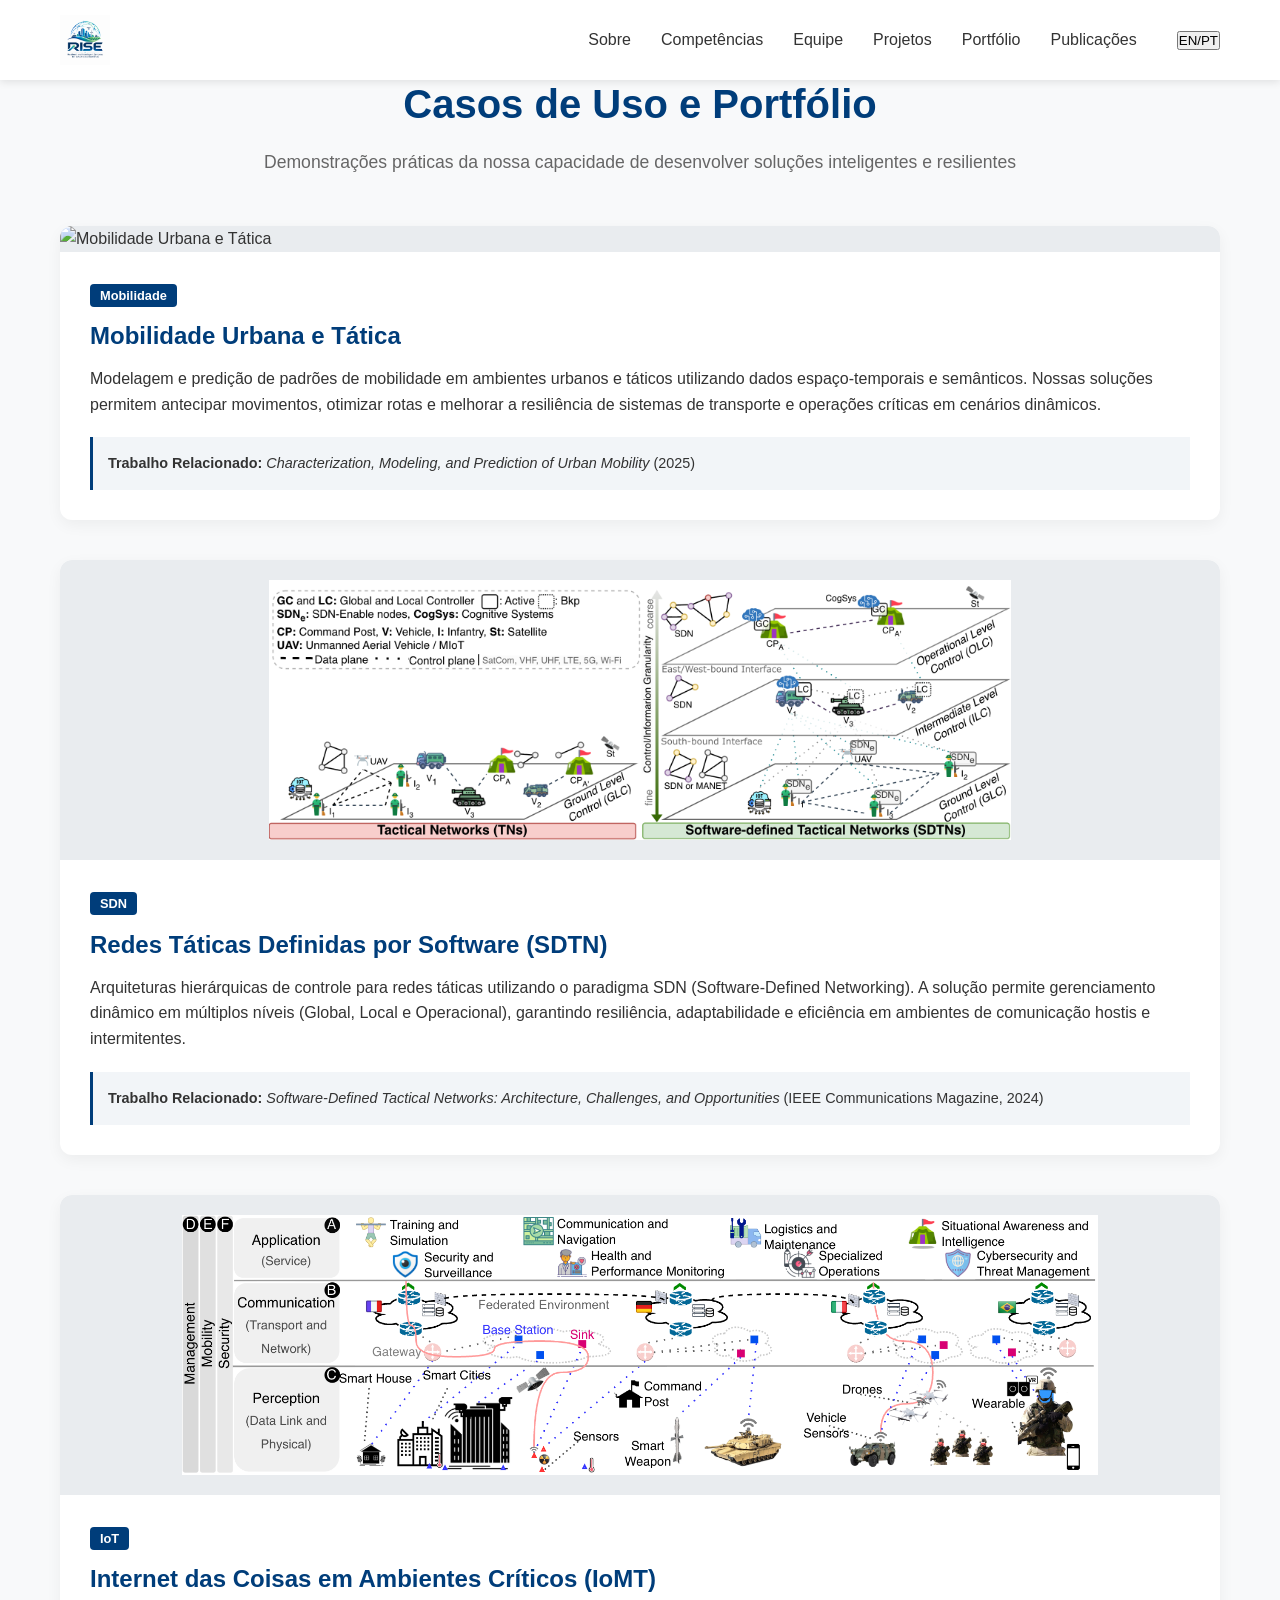
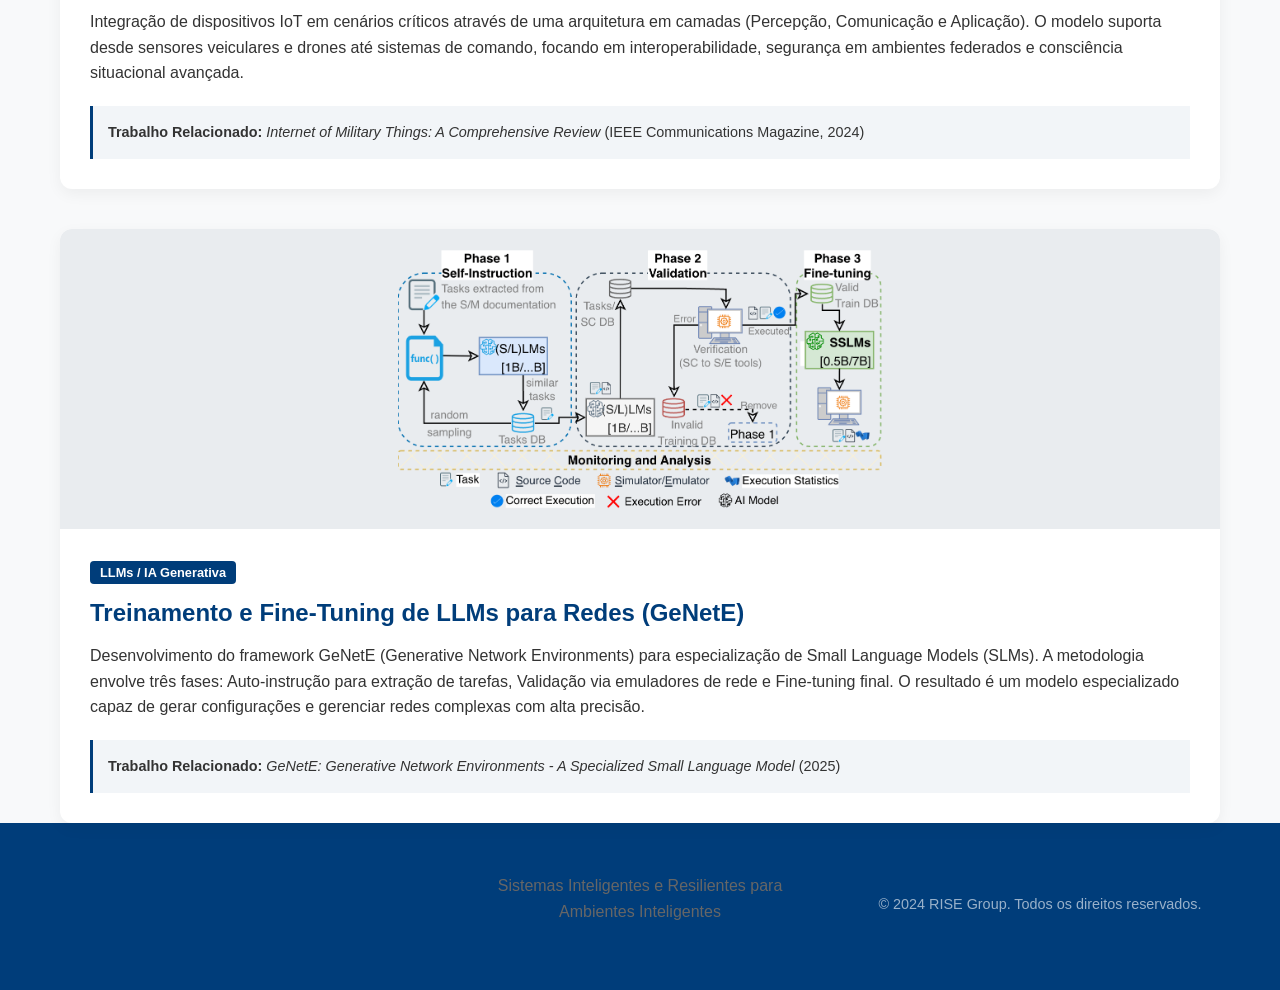
==== portfolio.html @ a44e8b83 "Auto stash before rebase of "main" onto "origin/main"" ====
<!DOCTYPE html>
<html lang="pt-BR">
<head>
    <meta charset="UTF-8">
    <meta name="viewport" content="width=device-width, initial-scale=1.0">
    <title>Portfólio - RISE Group</title>
    <link rel="stylesheet" href="assets/css/style.css">
    <link rel="stylesheet" href="https://cdnjs.cloudflare.com/ajax/libs/font-awesome/6.0.0/css/all.min.css">
    <style>
        .portfolio-page { padding: 120px 0 60px; background-color: #f8f9fa; min-height: 100vh; }
    </style>
</head>
<body>
    <!-- Navigation -->
    <nav class="navbar">
        <div class="nav-container">
            <div class="nav-logo">
                <img src="assets/images/logo-rise.png" alt="RISE Group Logo" class="logo-img" style="height: 50px; width: auto; margin-right: 10px;">
                <span class="logo-text">RISE Group</span>
            </div>
            <div class="nav-toggle" id="navToggle">
                <i class="fas fa-bars"></i>
            </div>
            <ul class="nav-menu" id="navMenu">
                <li><a href="index.html#about" class="nav-link" data-i18n="nav.about">Sobre</a></li>
                <li><a href="index.html#competencies" class="nav-link" data-i18n="nav.competencies">Competências</a></li>
                <li><a href="index.html#team" class="nav-link" data-i18n="nav.team">Equipe</a></li>
                <li><a href="index.html#projects" class="nav-link" data-i18n="nav.projects">Projetos</a></li>
                <li><a href="portfolio.html" class="nav-link active" data-i18n="nav.portfolio">Portfólio</a></li>
                <li><a href="publications.html" class="nav-link" data-i18n="nav.publications">Publicações</a></li>
                <li>
                    <button class="lang-toggle" id="langToggle">EN/PT</button>
                </li>
            </ul>
        </div>
    </nav>

    <!-- Portfolio Section -->
    <section  class="portfolio" style="background-color: #f8f9fa; padding: 0;">
        <div class="container">
            <h2 class="section-title" data-i18n="portfolio.title">Casos de Uso e Portfólio</h2>
            <p class="section-subtitle" data-i18n="portfolio.subtitle">Demonstrações práticas da nossa capacidade de desenvolver soluções inteligentes e resilientes</p>

            <div class="portfolio-grid" style="display: grid; grid-template-columns: 1fr; gap: 40px; margin-top: 40px;">
                
                <!-- Caso 1: Mobilidade Urbana e Tática -->
                <div class="portfolio-item" style="background: white; border-radius: 12px; overflow: hidden; box-shadow: 0 5px 15px rgba(0,0,0,0.05); display: flex; flex-direction: column;">
                    <div class="portfolio-image" style="width: 100%; max-height: 300px; overflow: hidden; display: flex; justify-content: center; align-items: center; background: #e9ecef;">
                        <img src="assets/images/urban-mobility.gif" alt="Mobilidade Urbana e Tática" style="width: 100%; height: auto; object-fit: cover;">
                    </div>
                    <div class="portfolio-content" style="padding: 30px;">
                        <div class="portfolio-tags" style="margin-bottom: 15px;">
                            <span style="background: var(--primary-blue); color: white; padding: 4px 10px; border-radius: 4px; font-size: 0.8rem; font-weight: bold; margin-right: 5px;" data-i18n="portfolio.tag_mobility">Mobilidade</span>
                            <span style="background: var(--secondary-teal); color: white; padding: 4px 10px; border-radius: 4px; font-size: 0.8rem; font-weight: bold; margin-right: 5px;" data-i18n="portfolio.tag_ai">Inteligência Artificial</span>
                        </div>
                        <h3 style="color: var(--primary-blue); margin-bottom: 15px; font-size: 1.5rem;" data-i18n="portfolio.case1_title">Mobilidade Urbana e Tática</h3>
                        <p style="color: var(--text-color); line-height: 1.6; margin-bottom: 20px;" data-i18n="portfolio.case1_desc">Modelagem e predição de padrões de mobilidade em ambientes urbanos e táticos utilizando dados espaço-temporais e semânticos. Nossas soluções permitem antecipar movimentos, otimizar rotas e melhorar a resiliência de sistemas de transporte e operações críticas em cenários dinâmicos.</p>
                        <div class="portfolio-paper" style="background: rgba(0, 61, 122, 0.05); padding: 15px; border-left: 3px solid var(--primary-blue); font-size: 0.9rem;">
                            <strong data-i18n="portfolio.paper_ref">Trabalho Relacionado:</strong> <em>Characterization, Modeling, and Prediction of Urban Mobility</em> (2025)
                        </div>
                    </div>
                </div>

                <!-- Caso 2: SDN -->
                <div class="portfolio-item" style="background: white; border-radius: 12px; overflow: hidden; box-shadow: 0 5px 15px rgba(0,0,0,0.05); display: flex; flex-direction: column;">
                    <div class="portfolio-image" style="width: 100%; max-height: 300px; overflow: hidden; display: flex; justify-content: center; align-items: center; background: #e9ecef; padding: 20px;">
                        <img src="assets/images/ComMag2024_SDTN.png" alt="Software-Defined Tactical Networks" style="max-width: 100%; max-height: 100%; object-fit: contain;">
                    </div>
                    <div class="portfolio-content" style="padding: 30px;">
                        <div class="portfolio-tags" style="margin-bottom: 15px;">
                            <span style="background: var(--primary-blue); color: white; padding: 4px 10px; border-radius: 4px; font-size: 0.8rem; font-weight: bold; margin-right: 5px;" data-i18n="portfolio.tag_sdn">SDN</span>
                            <span style="background: var(--secondary-teal); color: white; padding: 4px 10px; border-radius: 4px; font-size: 0.8rem; font-weight: bold; margin-right: 5px;" data-i18n="portfolio.tag_resilience">Resiliência</span>
                        </div>
                        <h3 style="color: var(--primary-blue); margin-bottom: 15px; font-size: 1.5rem;" data-i18n="portfolio.case2_title">Redes Táticas Definidas por Software (SDTN)</h3>
                        <p style="color: var(--text-color); line-height: 1.6; margin-bottom: 20px;" data-i18n="portfolio.case2_desc">Arquiteturas hierárquicas de controle para redes táticas utilizando o paradigma SDN (Software-Defined Networking). A solução permite gerenciamento dinâmico em múltiplos níveis (Global, Local e Operacional), garantindo resiliência, adaptabilidade e eficiência em ambientes de comunicação hostis e intermitentes.</p>
                        <div class="portfolio-paper" style="background: rgba(0, 61, 122, 0.05); padding: 15px; border-left: 3px solid var(--primary-blue); font-size: 0.9rem;">
                            <strong data-i18n="portfolio.paper_ref">Trabalho Relacionado:</strong> <em>Software-Defined Tactical Networks: Architecture, Challenges, and Opportunities</em> (IEEE Communications Magazine, 2024)
                        </div>
                    </div>
                </div>

                <!-- Caso 3: IoT -->
                <div class="portfolio-item" style="background: white; border-radius: 12px; overflow: hidden; box-shadow: 0 5px 15px rgba(0,0,0,0.05); display: flex; flex-direction: column;">
                    <div class="portfolio-image" style="width: 100%; max-height: 300px; overflow: hidden; display: flex; justify-content: center; align-items: center; background: #e9ecef; padding: 20px;">
                        <img src="assets/images/ComMag2024_IoMT.png" alt="Internet of Military Things" style="max-width: 100%; max-height: 100%; object-fit: contain;">
                    </div>
                    <div class="portfolio-content" style="padding: 30px;">
                        <div class="portfolio-tags" style="margin-bottom: 15px;">
                            <span style="background: var(--primary-blue); color: white; padding: 4px 10px; border-radius: 4px; font-size: 0.8rem; font-weight: bold; margin-right: 5px;" data-i18n="portfolio.tag_iot">IoT</span>
                            <span style="background: var(--secondary-teal); color: white; padding: 4px 10px; border-radius: 4px; font-size: 0.8rem; font-weight: bold; margin-right: 5px;" data-i18n="portfolio.tag_cybersecurity">Cibersegurança</span>
                        </div>
                        <h3 style="color: var(--primary-blue); margin-bottom: 15px; font-size: 1.5rem;" data-i18n="portfolio.case3_title">Internet das Coisas em Ambientes Críticos (IoMT)</h3>
                        <p style="color: var(--text-color); line-height: 1.6; margin-bottom: 20px;" data-i18n="portfolio.case3_desc">Integração de dispositivos IoT em cenários críticos através de uma arquitetura em camadas (Percepção, Comunicação e Aplicação). O modelo suporta desde sensores veiculares e drones até sistemas de comando, focando em interoperabilidade, segurança em ambientes federados e consciência situacional avançada.</p>
                        <div class="portfolio-paper" style="background: rgba(0, 61, 122, 0.05); padding: 15px; border-left: 3px solid var(--primary-blue); font-size: 0.9rem;">
                            <strong data-i18n="portfolio.paper_ref">Trabalho Relacionado:</strong> <em>Internet of Military Things: A Comprehensive Review</em> (IEEE Communications Magazine, 2024)
                        </div>
                    </div>
                </div>

                <!-- Caso 4: LLMs -->
                <div class="portfolio-item" style="background: white; border-radius: 12px; overflow: hidden; box-shadow: 0 5px 15px rgba(0,0,0,0.05); display: flex; flex-direction: column;">
                    <div class="portfolio-image" style="width: 100%; max-height: 300px; overflow: hidden; display: flex; justify-content: center; align-items: center; background: #e9ecef; padding: 20px;">
                        <img src="assets/images/GeNetE.png" alt="Generative Network Environments" style="max-width: 100%; max-height: 100%; object-fit: contain;">
                    </div>
                    <div class="portfolio-content" style="padding: 30px;">
                        <div class="portfolio-tags" style="margin-bottom: 15px;">
                            <span style="background: var(--primary-blue); color: white; padding: 4px 10px; border-radius: 4px; font-size: 0.8rem; font-weight: bold; margin-right: 5px;" data-i18n="portfolio.tag_llm">LLMs / IA Generativa</span>
                            <span style="background: var(--secondary-teal); color: white; padding: 4px 10px; border-radius: 4px; font-size: 0.8rem; font-weight: bold; margin-right: 5px;" data-i18n="portfolio.tag_networks">Redes</span>
                        </div>
                        <h3 style="color: var(--primary-blue); margin-bottom: 15px; font-size: 1.5rem;" data-i18n="portfolio.case4_title">Treinamento e Fine-Tuning de LLMs para Redes (GeNetE)</h3>
                        <p style="color: var(--text-color); line-height: 1.6; margin-bottom: 20px;" data-i18n="portfolio.case4_desc">Desenvolvimento do framework GeNetE (Generative Network Environments) para especialização de Small Language Models (SLMs). A metodologia envolve três fases: Auto-instrução para extração de tarefas, Validação via emuladores de rede e Fine-tuning final. O resultado é um modelo especializado capaz de gerar configurações e gerenciar redes complexas com alta precisão.</p>
                        <div class="portfolio-paper" style="background: rgba(0, 61, 122, 0.05); padding: 15px; border-left: 3px solid var(--primary-blue); font-size: 0.9rem;">
                            <strong data-i18n="portfolio.paper_ref">Trabalho Relacionado:</strong> <em>GeNetE: Generative Network Environments - A Specialized Small Language Model</em> (2025)
                        </div>
                    </div>
                </div>

            </div>
        </div>
    </section>




    <!-- Footer -->
    <footer class="footer">
        <div class="container">
            <div class="footer-content" style="text-align: center;">
                <div class="footer-logo" style="margin-bottom: 20px;">
                    <span class="logo-text">RISE Group</span>
                </div>
                <p data-i18n="footer.desc">Sistemas Inteligentes e Resilientes para Ambientes Inteligentes.</p>
                <p style="margin-top: 20px; font-size: 0.9rem; color: rgba(255,255,255,0.6);">&copy; 2024 RISE Group. Todos os direitos reservados.</p>
            </div>
        </div>
    </footer>

    <script src="assets/js/script.js"></script>
    <script src="assets/js/portfolio.js"></script>
</body>
</html>
---- assets/css/style.css ----
/* ============================================
   RISE Group Website - CSS Styles
   ============================================ */

/* Color Palette from Logo */
:root {
    --primary-blue: #003d7a;
    --secondary-blue: #0066cc;
    --teal: #00a896;
    --light-teal: #00d4aa;
    --dark-green: #1a6b4d;
    --light-green: #4caf50;
    --neutral-dark: #1a1a1a;
    --neutral-light: #f5f5f5;
    --white: #ffffff;
    --text-dark: #333333;
    --text-light: #666666;
    --border-color: #e0e0e0;
    --shadow: 0 2px 8px rgba(0, 0, 0, 0.1);
    --shadow-lg: 0 4px 16px rgba(0, 0, 0, 0.15);
}

/* ============================================
   Global Styles
   ============================================ */

* {
    margin: 0;
    padding: 0;
    box-sizing: border-box;
}

html {
    scroll-behavior: smooth;
}

body {
    font-family: 'Segoe UI', Tahoma, Geneva, Verdana, sans-serif;
    line-height: 1.6;
    color: var(--text-dark);
    background-color: var(--white);
}

.container {
    max-width: 1200px;
    margin: 0 auto;
    padding: 0 20px;
}

/* ============================================
   Typography
   ============================================ */

h1, h2, h3, h4, h5, h6 {
    font-weight: 700;
    line-height: 1.2;
    margin-bottom: 1rem;
}

h2 {
    font-size: 2.5rem;
    color: var(--primary-blue);
}

h3 {
    font-size: 1.5rem;
    color: var(--secondary-blue);
}

p {
    margin-bottom: 1rem;
    color: var(--text-light);
}

a {
    color: var(--secondary-blue);
    text-decoration: none;
    transition: color 0.3s ease;
}

a:hover {
    color: var(--teal);
}

/* ============================================
   Buttons
   ============================================ */

.btn {
    display: inline-block;
    padding: 12px 30px;
    border-radius: 5px;
    font-weight: 600;
    transition: all 0.3s ease;
    border: none;
    cursor: pointer;
    text-align: center;
}

.btn-primary {
    background: linear-gradient(135deg, var(--secondary-blue), var(--teal));
    color: var(--white);
}

.btn-primary:hover {
    transform: translateY(-2px);
    box-shadow: var(--shadow-lg);
}

.btn-secondary {
    background: transparent;
    color: var(--secondary-blue);
    border: 2px solid var(--secondary-blue);
}

.btn-secondary:hover {
    background: var(--secondary-blue);
    color: var(--white);
}

/* ============================================
   Navigation
   ============================================ */

.navbar {
    background: var(--white);
    box-shadow: var(--shadow);
    position: sticky;
    top: 0;
    z-index: 1000;
}

.nav-container {
    max-width: 1200px;
    margin: 0 auto;
    padding: 0 20px;
    display: flex;
    justify-content: space-between;
    align-items: center;
    height: 80px;
}

.nav-logo {
    display: flex;
    align-items: center;
    gap: 10px;
    font-size: 1.5rem;
    font-weight: 700;
    color: var(--primary-blue);
}

.logo-img {
    height: 50px;
    width: auto;
}

.logo-text {
    display: none;
}

.nav-menu {
    display: flex;
    list-style: none;
    gap: 30px;
    align-items: center;
}

.nav-link {
    color: var(--text-dark);
    font-weight: 500;
    transition: color 0.3s ease;
}

.nav-link:hover {
    color: var(--secondary-blue);
}

.lang-toggle {
    margin-left: 10px;
}

.lang-btn {
    background: var(--secondary-blue);
    color: var(--white);
    border: none;
    padding: 8px 15px;
    border-radius: 5px;
    cursor: pointer;
    font-weight: 600;
    transition: background 0.3s ease;
}

.lang-btn:hover {
    background: var(--primary-blue);
}

.nav-toggle {
    display: none;
    flex-direction: column;
    gap: 5px;
    cursor: pointer;
}

.nav-toggle span {
    width: 25px;
    height: 3px;
    background: var(--primary-blue);
    border-radius: 2px;
    transition: all 0.3s ease;
}

/* ============================================
   Hero Section
   ============================================ */

.hero {
    position: relative;
    min-height: 600px;
    display: flex;
    align-items: center;
    justify-content: center;
    overflow: hidden;
    background: linear-gradient(135deg, rgba(0, 61, 122, 0.95), rgba(0, 102, 204, 0.95));
    color: var(--white);
}

.hero-background {
    position: absolute;
    top: 0;
    left: 0;
    right: 0;
    bottom: 0;
    background: url('data:image/svg+xml,<svg xmlns="http://www.w3.org/2000/svg" viewBox="0 0 1200 600"><defs><pattern id="grid" width="40" height="40" patternUnits="userSpaceOnUse"><path d="M 40 0 L 0 0 0 40" fill="none" stroke="rgba(255,255,255,0.05)" stroke-width="1"/></pattern></defs><rect width="1200" height="600" fill="url(%23grid)"/></svg>');
    opacity: 0.3;
}

.hero-content {
    position: relative;
    z-index: 10;
    display: grid;
    grid-template-columns: 1fr 1fr;
    gap: 50px;
    align-items: center;
    animation: fadeInUp 1s ease-out;
}

.hero-logo-container {
    display: flex;
    justify-content: center;
    align-items: center;
}

.hero-logo {
    height: 300px;
    width: auto;
    filter: drop-shadow(0 4px 12px rgba(0, 0, 0, 0.3));
}

.hero-text-container {
    text-align: left;
}

.hero-title {
    font-size: 2.8rem;
    margin-bottom: 20px;
    color: var(--white);
    font-weight: 800;
}

.hero-subtitle {
    font-size: 1.2rem;
    margin-bottom: 40px;
    color: rgba(255, 255, 255, 0.95);
    line-height: 1.5;
}

.hero-buttons {
    display: flex;
    gap: 20px;
    flex-wrap: wrap;
}

@keyframes fadeInUp {
    from {
        opacity: 0;
        transform: translateY(30px);
    }
    to {
        opacity: 1;
        transform: translateY(0);
    }
}

/* ============================================
   Section Styles
   ============================================ */

section {
    padding: 80px 0;
}

.section-title {
    text-align: center;
    margin-bottom: 20px;
}

.section-subtitle {
    text-align: center;
    font-size: 1.1rem;
    color: var(--text-light);
    margin-bottom: 50px;
}

/* ============================================
   About Section
   ============================================ */

.about {
    background: var(--neutral-light);
}

.about-content {
    display: grid;
    grid-template-columns: 1fr 1fr;
    gap: 50px;
    align-items: center;
}

.about-text h3 {
    color: var(--secondary-blue);
    margin-top: 30px;
    margin-bottom: 15px;
}

.about-text h3:first-child {
    margin-top: 0;
}

.about-stats {
    display: grid;
    grid-template-columns: 1fr 1fr;
    gap: 20px;
}

.stat-card {
    background: var(--white);
    padding: 30px;
    border-radius: 10px;
    text-align: center;
    box-shadow: var(--shadow);
    transition: transform 0.3s ease;
}

.stat-card:hover {
    transform: translateY(-5px);
}

.stat-number {
    font-size: 2.5rem;
    font-weight: 800;
    color: var(--secondary-blue);
    margin-bottom: 10px;
}

.stat-label {
    font-size: 0.9rem;
    color: var(--text-light);
    font-weight: 600;
}

/* ============================================
   Approach Section
   ============================================ */

.approach {
    background: var(--white);
}

.approach-intro {
    background: linear-gradient(135deg, rgba(0, 102, 204, 0.1), rgba(0, 168, 150, 0.1));
    padding: 30px;
    border-radius: 10px;
    margin-bottom: 50px;
    border-left: 4px solid var(--secondary-blue);
}

.approach-flow {
    display: grid;
    grid-template-columns: repeat(auto-fit, minmax(200px, 1fr));
    gap: 30px;
    margin-bottom: 50px;
    align-items: center;
}

.flow-item {
    background: linear-gradient(135deg, var(--secondary-blue), var(--teal));
    color: var(--white);
    padding: 30px;
    border-radius: 10px;
    text-align: center;
    transition: transform 0.3s ease;
}

.flow-item:hover {
    transform: translateY(-5px);
}

.flow-icon {
    font-size: 3rem;
    margin-bottom: 15px;
}

.flow-item h3 {
    color: var(--white);
    margin-bottom: 10px;
}

.flow-item p {
    color: rgba(255, 255, 255, 0.9);
    font-size: 0.9rem;
}

.flow-arrow {
    text-align: center;
    font-size: 2rem;
    color: var(--secondary-blue);
    display: none;
}

.approach-note {
    background: linear-gradient(135deg, rgba(76, 175, 80, 0.1), rgba(0, 212, 170, 0.1));
    padding: 30px;
    border-radius: 10px;
    border-left: 4px solid var(--light-green);
}

/* ============================================
   Competencies Section
   ============================================ */

.competencies {
    background: var(--neutral-light);
}

.competencies-grid {
    display: grid;
    grid-template-columns: repeat(auto-fit, minmax(300px, 1fr));
    gap: 30px;
    margin-bottom: 50px;
}

.competency-card {
    background: var(--white);
    border-radius: 10px;
    overflow: hidden;
    box-shadow: var(--shadow);
    transition: transform 0.3s ease;
}

.competency-card:hover {
    transform: translateY(-5px);
}

.card-header {
    padding: 25px;
    color: var(--white);
    display: flex;
    align-items: center;
    gap: 15px;
}

.competencies-header {
    background: linear-gradient(135deg, var(--secondary-blue), var(--teal));
}

.technologies-header {
    background: linear-gradient(135deg, var(--primary-blue), var(--secondary-blue));
}

.domains-header {
    background: linear-gradient(135deg, var(--dark-green), var(--light-green));
}

.card-header i {
    font-size: 2rem;
}

.card-header h3 {
    color: var(--white);
    margin: 0;
}

.competency-list {
    list-style: none;
    padding: 25px;
}

.competency-list li {
    padding: 10px 0;
    border-bottom: 1px solid var(--border-color);
    color: var(--text-dark);
}

.competency-list li:last-child {
    border-bottom: none;
}

.competencies-example {
    background: var(--white);
    padding: 40px;
    border-radius: 10px;
    box-shadow: var(--shadow);
}

.competencies-example h3 {
    margin-bottom: 20px;
}

.competencies-example p {
    margin-bottom: 20px;
}

.example-tags {
    display: grid;
    grid-template-columns: repeat(auto-fit, minmax(250px, 1fr));
    gap: 20px;
}

.tag {
    padding: 15px;
    border-radius: 8px;
    color: var(--white);
}

.competencies-tag {
    background: linear-gradient(135deg, var(--secondary-blue), var(--teal));
}

.technologies-tag {
    background: linear-gradient(135deg, var(--primary-blue), var(--secondary-blue));
}

.domains-tag {
    background: linear-gradient(135deg, var(--dark-green), var(--light-green));
}

.tag strong {
    display: block;
    margin-bottom: 8px;
}

.tag span {
    display: block;
    font-size: 0.9rem;
    opacity: 0.95;
}

/* ============================================
   Team Section
   ============================================ */

.team {
    background: var(--white);
}

.team-grid {
    display: grid;
    gap: 50px;
}

.team-category {
    background: var(--neutral-light);
    padding: 40px;
    border-radius: 10px;
}

.team-category-title {
    font-size: 1.8rem;
    color: var(--primary-blue);
    margin-bottom: 30px;
    border-bottom: 3px solid var(--secondary-blue);
    padding-bottom: 15px;
}

.team-members {
    display: grid;
    grid-template-columns: repeat(auto-fit, minmax(250px, 1fr));
    gap: 25px;
}

.team-member {
    background: var(--white);
    padding: 25px;
    border-radius: 10px;
    box-shadow: var(--shadow);
    transition: transform 0.3s ease;
}

.team-member:hover {
    transform: translateY(-5px);
}

.member-info h4 {
    color: var(--primary-blue);
    margin-bottom: 5px;
}

.member-institution {
    font-size: 0.9rem;
    color: var(--secondary-blue);
    font-weight: 600;
    margin-bottom: 10px;
}

.member-expertise {
    font-size: 0.85rem;
    color: var(--text-light);
    margin-bottom: 15px;
}

.member-link {
    display: inline-block;
    color: var(--secondary-blue);
    font-weight: 600;
    font-size: 0.9rem;
}

.team-students-count {
    font-size: 1.2rem;
    font-weight: 600;
    color: var(--secondary-blue);
    margin-bottom: 15px;
}

.team-students-desc {
    color: var(--text-light);
    margin-bottom: 0;
}

.institutions-grid {
    display: grid;
    grid-template-columns: repeat(auto-fit, minmax(150px, 1fr));
    gap: 20px;
}

.institution {
    background: var(--white);
    padding: 20px;
    border-radius: 8px;
    text-align: center;
    box-shadow: var(--shadow);
    transition: all 0.3s ease;
}

.institution:hover {
    background: linear-gradient(135deg, var(--secondary-blue), var(--teal));
    color: var(--white);
}

.institution p {
    font-weight: 700;
    font-size: 1.1rem;
    margin-bottom: 8px;
}

.institution small {
    font-size: 0.8rem;
    opacity: 0.8;
}

/* ============================================
   Projects Section
   ============================================ */

.projects {
    background: var(--neutral-light);
}

.projects-grid {
    display: grid;
    grid-template-columns: repeat(auto-fit, minmax(300px, 1fr));
    gap: 30px;
    margin-bottom: 50px;
}

.project-card {
    background: var(--white);
    border-radius: 10px;
    overflow: hidden;
    box-shadow: var(--shadow);
    transition: transform 0.3s ease;
    display: flex;
    flex-direction: column;
}

.project-card:hover {
    transform: translateY(-5px);
}

.project-header {
    padding: 25px;
    color: var(--white);
    display: flex;
    justify-content: space-between;
    align-items: center;
}

.sirai {
    background: linear-gradient(135deg, var(--secondary-blue), var(--teal));
}

.porvir {
    background: linear-gradient(135deg, var(--primary-blue), var(--secondary-blue));
}

.rica {
    background: linear-gradient(135deg, var(--teal), var(--light-green));
}

.mobility {
    background: linear-gradient(135deg, var(--dark-green), var(--light-green));
}

.sfi2 {
    background: linear-gradient(135deg, var(--secondary-blue), var(--primary-blue));
}

.project-header h3 {
    color: var(--white);
    margin: 0;
    font-size: 1.8rem;
}



.project-body {
    padding: 25px;
    flex-grow: 1;
    display: flex;
    flex-direction: column;
}

.project-title {
    font-weight: 700;
    color: var(--primary-blue);
    margin-bottom: 10px;
}

.project-agency {
    font-size: 0.9rem;
    color: var(--secondary-blue);
    font-weight: 600;
    margin-bottom: 15px;
}

.project-desc {
    flex-grow: 1;
    margin-bottom: 20px;
}

.project-link {
    color: var(--secondary-blue);
    font-weight: 600;
    display: inline-block;
}

.projects-stats {
    display: grid;
    grid-template-columns: repeat(auto-fit, minmax(200px, 1fr));
    gap: 30px;
    margin-top: 50px;
}

.stat {
    background: var(--white);
    padding: 30px;
    border-radius: 10px;
    text-align: center;
    box-shadow: var(--shadow);
}

.stat-value {
    font-size: 2.5rem;
    font-weight: 800;
    color: var(--secondary-blue);
    margin-bottom: 10px;
}

.stat-name {
    color: var(--text-light);
    font-weight: 600;
}

/* ============================================
   Contact Section
   ============================================ */

.contact {
    background: var(--white);
}

.contact-content {
    display: grid;
    grid-template-columns: 1fr 1fr;
    gap: 50px;
}

.contact-info {
    display: grid;
    gap: 30px;
}

.contact-item {
    display: flex;
    gap: 20px;
}

.contact-item i {
    font-size: 2rem;
    color: var(--secondary-blue);
    flex-shrink: 0;
}

.contact-item h4 {
    color: var(--primary-blue);
    margin-bottom: 8px;
}

.contact-form {
    background: var(--neutral-light);
    padding: 40px;
    border-radius: 10px;
}

.form-group {
    margin-bottom: 20px;
}

.form-group input,
.form-group textarea {
    width: 100%;
    padding: 12px;
    border: 1px solid var(--border-color);
    border-radius: 5px;
    font-family: inherit;
    font-size: 1rem;
    transition: border-color 0.3s ease;
}

.form-group input:focus,
.form-group textarea:focus {
    outline: none;
    border-color: var(--secondary-blue);
    box-shadow: 0 0 0 3px rgba(0, 102, 204, 0.1);
}

/* ============================================
   Footer
   ============================================ */

.footer {
    background: var(--primary-blue);
    color: var(--white);
    padding: 50px 0 20px;
}

.footer-content {
    display: grid;
    grid-template-columns: repeat(auto-fit, minmax(250px, 1fr));
    gap: 40px;
    margin-bottom: 30px;
}

.footer-section h4 {
    color: var(--white);
    margin-bottom: 15px;
}

.footer-section p {
    color: rgba(255, 255, 255, 0.8);
    font-size: 0.9rem;
}

.footer-section ul {
    list-style: none;
}

.footer-section ul li {
    margin-bottom: 10px;
}

.footer-section a {
    color: rgba(255, 255, 255, 0.8);
    transition: color 0.3s ease;
}

.footer-section a:hover {
    color: var(--light-teal);
}

.social-links {
    display: flex;
    gap: 15px;
}

.social-link {
    display: inline-flex;
    align-items: center;
    justify-content: center;
    width: 40px;
    height: 40px;
    background: rgba(255, 255, 255, 0.2);
    border-radius: 50%;
    transition: background 0.3s ease;
}

.social-link:hover {
    background: var(--light-teal);
}

.footer-bottom {
    text-align: center;
    padding-top: 20px;
    border-top: 1px solid rgba(255, 255, 255, 0.2);
    color: rgba(255, 255, 255, 0.8);
    font-size: 0.9rem;
}

/* ============================================
   Responsive Design
   ============================================ */

@media (max-width: 768px) {
    .nav-menu {
        display: none;
        position: absolute;
        top: 80px;
        left: 0;
        right: 0;
        background: var(--white);
        flex-direction: column;
        gap: 0;
        padding: 20px;
        box-shadow: var(--shadow);
    }

    .nav-menu.active {
        display: flex;
    }

    .nav-menu li {
        padding: 10px 0;
        border-bottom: 1px solid var(--border-color);
    }

    .nav-menu li:last-child {
        border-bottom: none;
    }

    .nav-toggle {
        display: flex;
    }

    .logo-text {
        display: inline;
    }

    h2 {
        font-size: 2rem;
    }

    .hero-title {
        font-size: 2rem;
    }

    .hero-subtitle {
        font-size: 1rem;
    }

    .about-content {
        grid-template-columns: 1fr;
    }

    .about-stats {
        grid-template-columns: 1fr 1fr;
    }

    .approach-flow {
        grid-template-columns: 1fr;
    }

    .flow-arrow {
        display: block;
        margin: -10px 0;
    }

    .contact-content {
        grid-template-columns: 1fr;
    }

    .competencies-example {
        padding: 20px;
    }

    .example-tags {
        grid-template-columns: 1fr;
    }

    section {
        padding: 50px 0;
    }
}

@media (max-width: 480px) {
    .nav-container {
        height: 70px;
    }

    .logo-img {
        height: 40px;
    }

    h2 {
        font-size: 1.5rem;
    }

    h3 {
        font-size: 1.2rem;
    }

    .hero {
        min-height: 400px;
    }

    .hero-logo {
        height: 100px;
    }

    .hero-title {
        font-size: 1.5rem;
    }

    .hero-subtitle {
        font-size: 0.9rem;
    }

    .hero-buttons {
        flex-direction: column;
    }

    .btn {
        width: 100%;
    }

    .stat-card {
        padding: 20px;
    }

    .stat-number {
        font-size: 2rem;
    }

    .team-members {
        grid-template-columns: 1fr;
    }

    .projects-grid {
        grid-template-columns: 1fr;
    }

    .institutions-grid {
        grid-template-columns: repeat(2, 1fr);
    }

    .footer-content {
        grid-template-columns: 1fr;
        gap: 20px;
    }
}

/* ============================================
   Animations
   ============================================ */

@keyframes slideIn {
    from {
        opacity: 0;
        transform: translateX(-20px);
    }
    to {
        opacity: 1;
        transform: translateX(0);
    }
}

@keyframes fadeIn {
    from {
        opacity: 0;
    }
    to {
        opacity: 1;
    }
}

.fade-in {
    animation: fadeIn 0.6s ease-out;
}

/* ============================================
   Utility Classes
   ============================================ */

.hidden {
    display: none !important;
}

.visible {
    display: block !important;
}

/* Hero Section Responsive */
@media (max-width: 768px) {
    .hero-content {
        grid-template-columns: 1fr;
        gap: 30px;
    }

    .hero-text-container {
        text-align: center;
    }

    .hero-logo {
        height: 200px;
    }

    .hero-title {
        font-size: 2rem;
    }

    .hero-subtitle {
        font-size: 1rem;
    }
}

@media (max-width: 480px) {
    .hero-logo {
        height: 150px;
    }

    .hero-title {
        font-size: 1.5rem;
    }

    .hero-subtitle {
        font-size: 0.9rem;
    }
}
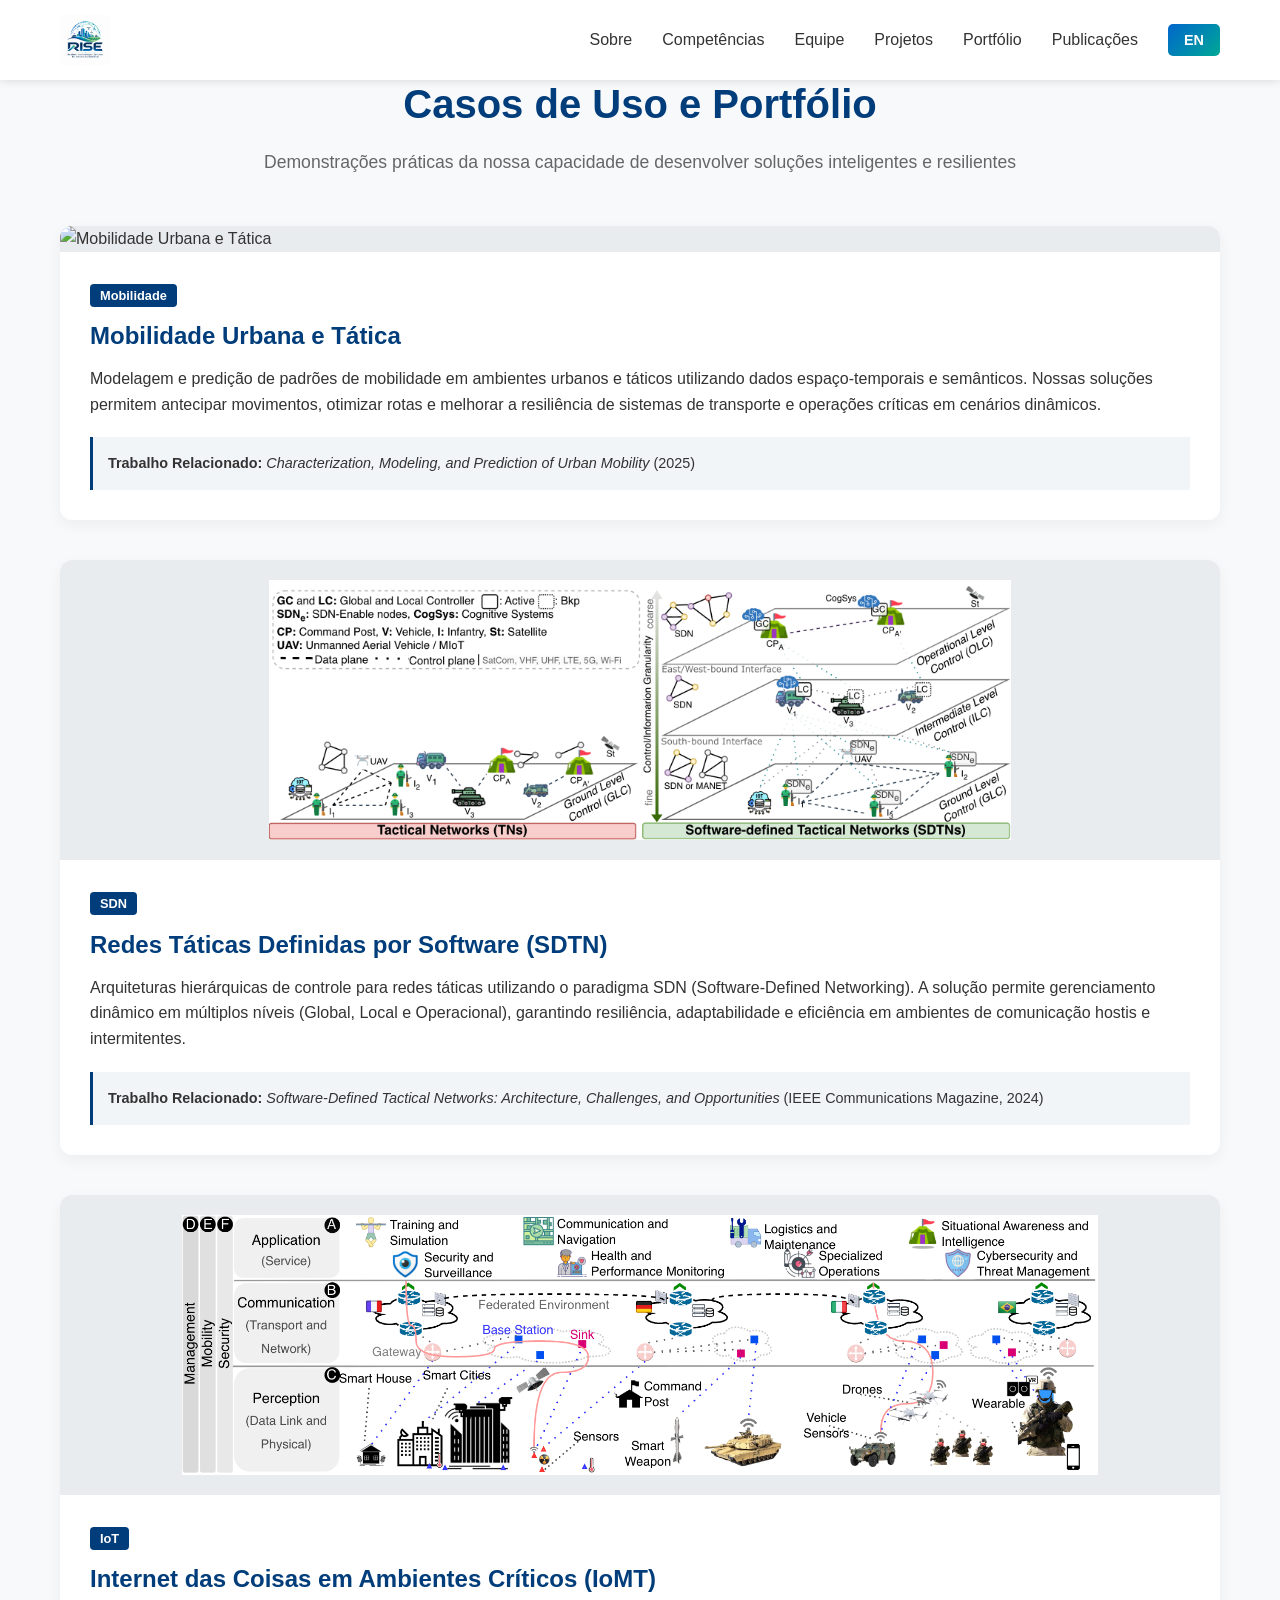
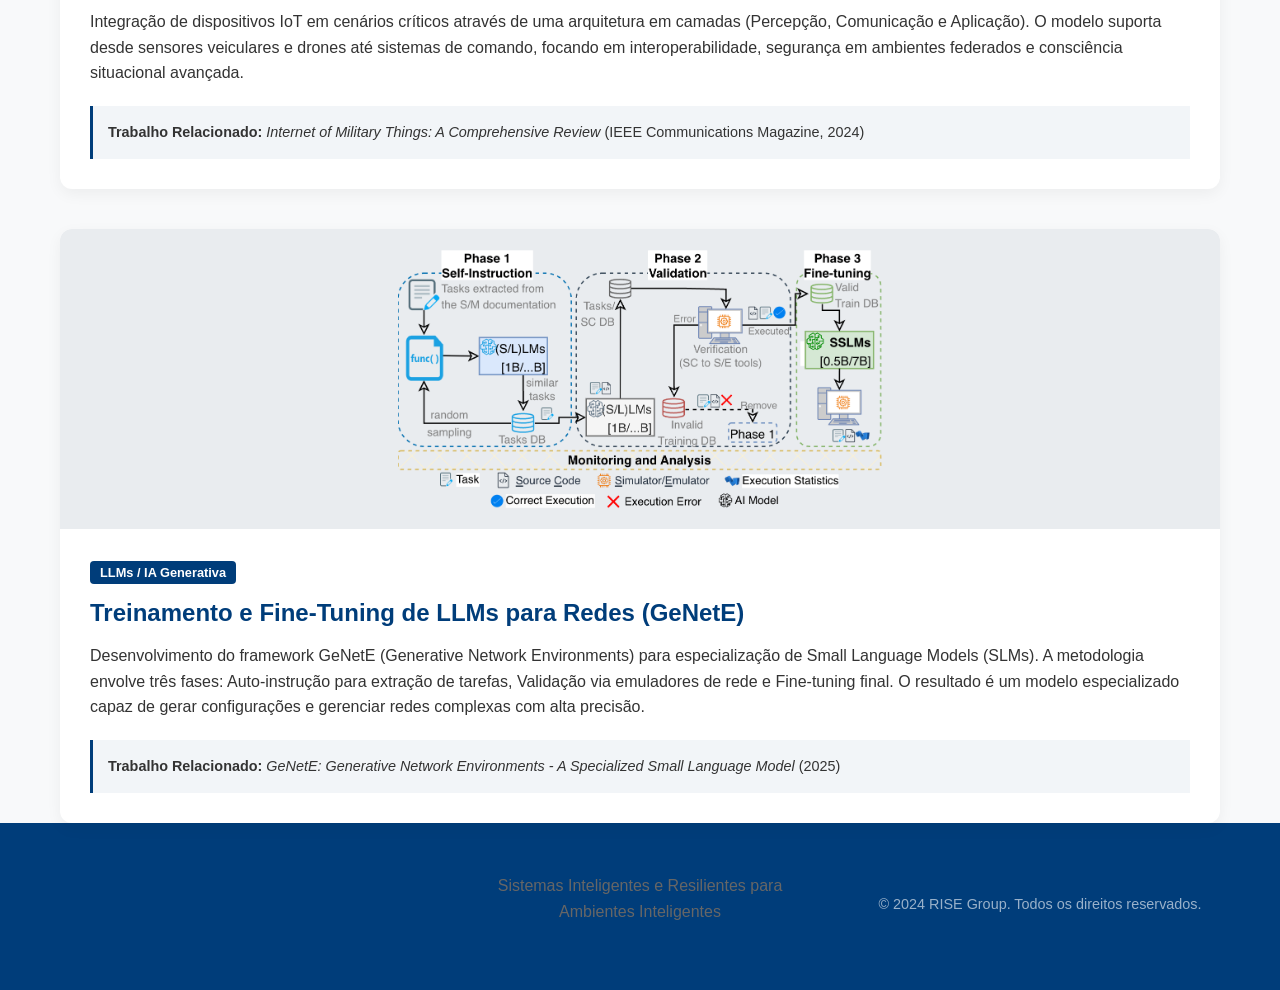
==== commit 620e9911: "publicacoes" ====
--- a/portfolio.html
+++ b/portfolio.html
@@ -29,7 +29,7 @@
                 <li><a href="portfolio.html" class="nav-link active" data-i18n="nav.portfolio">Portfólio</a></li>
                 <li><a href="publications.html" class="nav-link" data-i18n="nav.publications">Publicações</a></li>
                 <li>
-                    <button class="lang-toggle" id="langToggle">EN/PT</button>
+                    <button class="btn btn-primary" id="langBtn" style="padding: 8px 16px; font-size: 0.9rem; border: none; cursor: pointer;">EN/PT</button>
                 </li>
             </ul>
         </div>
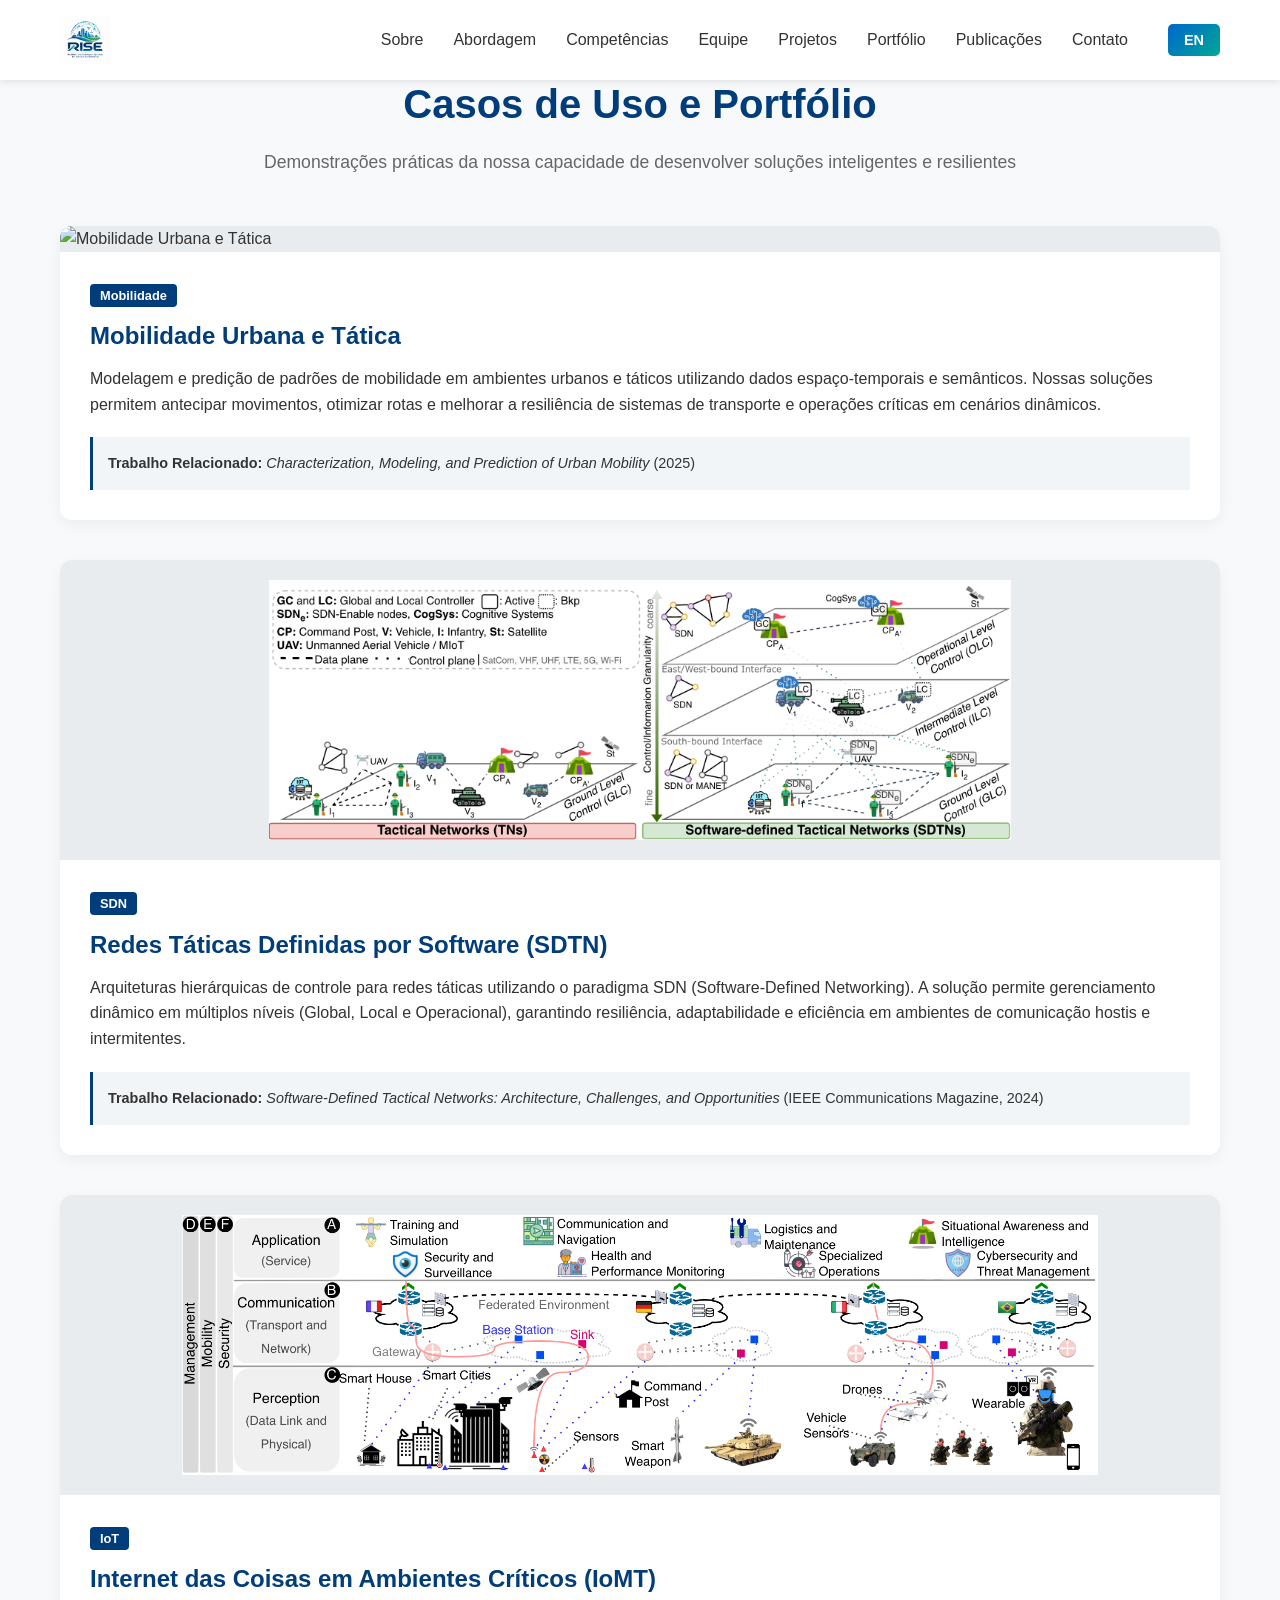
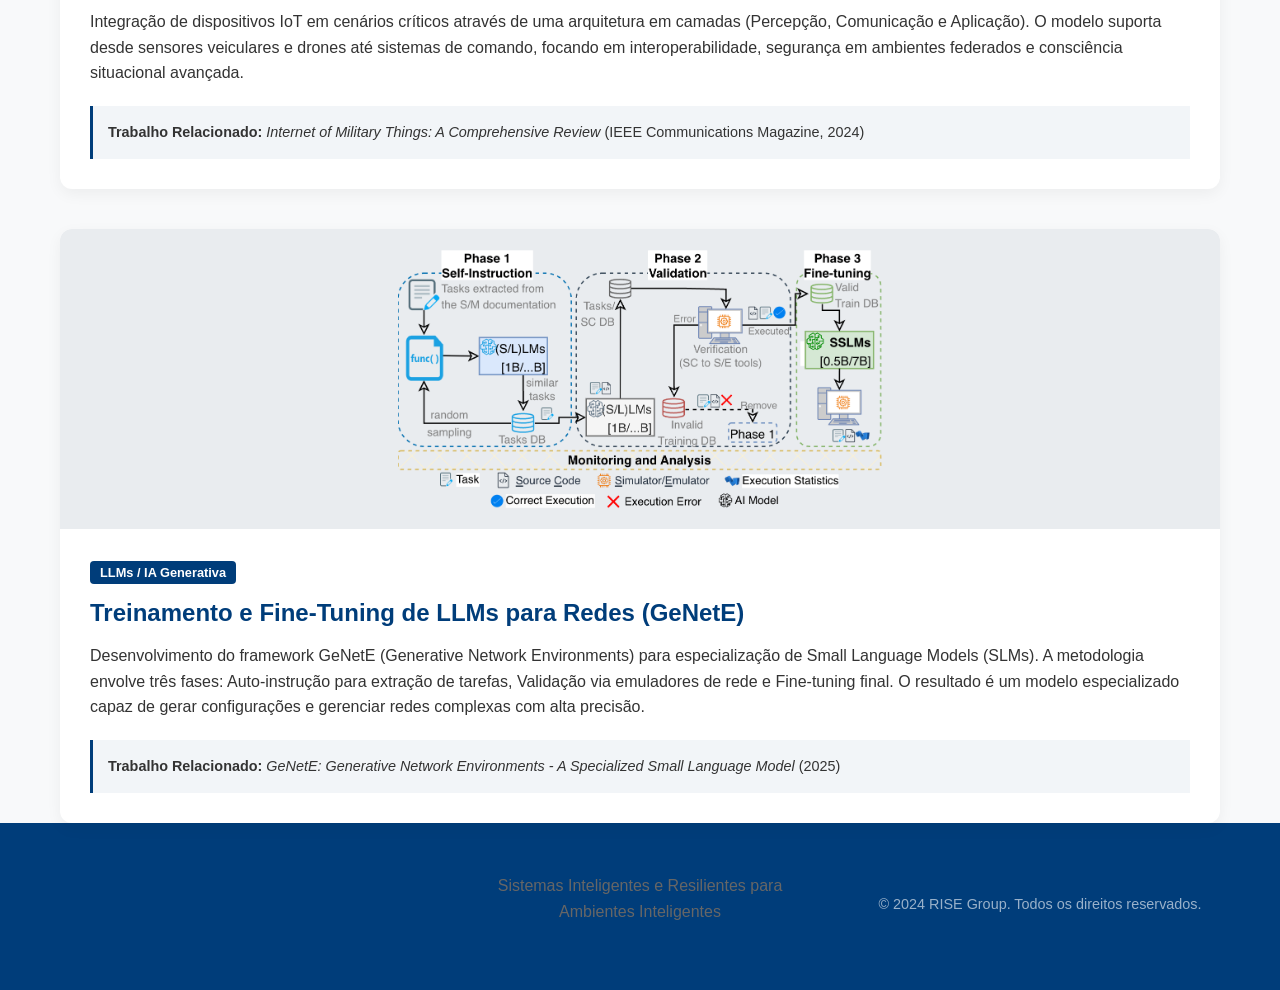
==== commit 6c95de52: "cabecalho normalizado" ====
--- a/portfolio.html
+++ b/portfolio.html
@@ -15,21 +15,25 @@
     <nav class="navbar">
         <div class="nav-container">
             <div class="nav-logo">
-                <img src="assets/images/logo-rise.png" alt="RISE Group Logo" class="logo-img" style="height: 50px; width: auto; margin-right: 10px;">
+                <img src="assets/images/logo-rise.png" alt="RISE Group Logo" class="logo-img">
                 <span class="logo-text">RISE Group</span>
             </div>
             <div class="nav-toggle" id="navToggle">
-                <i class="fas fa-bars"></i>
+                <span></span>
+                <span></span>
+                <span></span>
             </div>
             <ul class="nav-menu" id="navMenu">
                 <li><a href="index.html#about" class="nav-link" data-i18n="nav.about">Sobre</a></li>
+                <li><a href="index.html#approach" class="nav-link" data-i18n="nav.approach">Abordagem</a></li>
                 <li><a href="index.html#competencies" class="nav-link" data-i18n="nav.competencies">Competências</a></li>
                 <li><a href="index.html#team" class="nav-link" data-i18n="nav.team">Equipe</a></li>
                 <li><a href="index.html#projects" class="nav-link" data-i18n="nav.projects">Projetos</a></li>
-                <li><a href="portfolio.html" class="nav-link active" data-i18n="nav.portfolio">Portfólio</a></li>
+                <li><a href="portfolio.html" class="nav-link" data-i18n="nav.portfolio">Portfólio</a></li>
                 <li><a href="publications.html" class="nav-link" data-i18n="nav.publications">Publicações</a></li>
-                <li>
-                    <button class="btn btn-primary" id="langBtn" style="padding: 8px 16px; font-size: 0.9rem; border: none; cursor: pointer;">EN/PT</button>
+                <li><a href="index.html#contact" class="nav-link" data-i18n="nav.contact">Contato</a></li>
+                <li class="lang-toggle">
+                    <button id="langBtn" class="btn btn-primary" style="padding: 8px 16px; font-size: 0.9rem; border: none; cursor: pointer;">EN/PT</button>
                 </li>
             </ul>
         </div>
